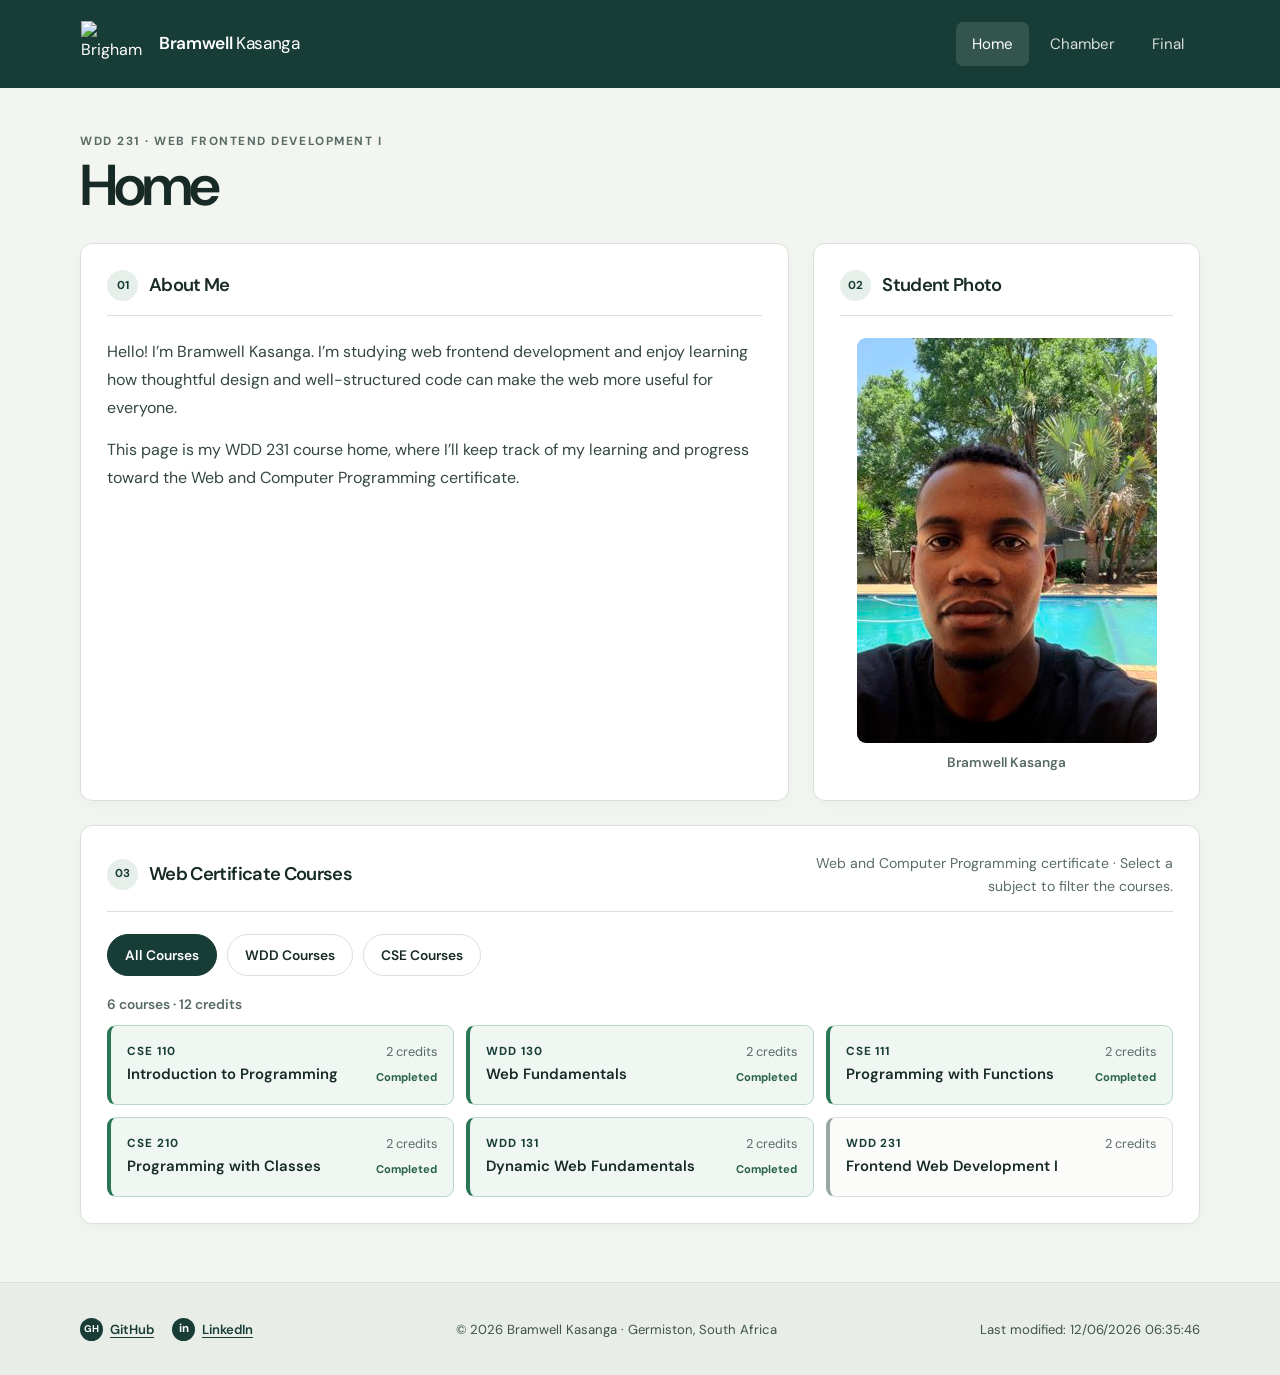
==== index.html @ 59eb441c "Build WDD 231 course home page Co-authored-by: Copilot <223556219+Copilot@users.noreply.github.com>" ====
<!doctype html>
<html lang="en">
  <head>
    <meta charset="utf-8" />
    <meta name="viewport" content="width=device-width, initial-scale=1" />
    <meta
      name="description"
      content="Bramwell Kasanga's WDD 231 course home page, featuring an introduction and Web and Computer Programming certificate courses."
    />
    <meta name="author" content="Bramwell Kasanga" />
    <meta name="theme-color" content="#183c36" />
    <title>Home | Bramwell Kasanga | WDD 231</title>
    <link rel="preconnect" href="https://fonts.googleapis.com" />
    <link rel="preconnect" href="https://fonts.gstatic.com" crossorigin />
    <link
      href="https://fonts.googleapis.com/css2?family=DM+Sans:wght@400;500;600;700&display=swap"
      rel="stylesheet"
    />
    <link rel="stylesheet" href="styles/small.css" />
    <link rel="stylesheet" href="styles/large.css" />
    <script src="scripts/navigation.js" defer></script>
    <script src="scripts/date.js" defer></script>
    <script src="scripts/courses.js" defer></script>
  </head>
  <body>
    <header class="site-header">
      <div class="header-inner">
        <a class="identity" href="index.html" aria-label="WDD 231 home">
          <span class="logo-frame">
            <img
              class="site-logo"
              src="https://byui-cse.github.io/wdd231-ww-course/images/byui-logo.svg"
              alt="Brigham Young University-Idaho"
            />
          </span>
          <span class="student-name">Bramwell <span>Kasanga</span></span>
        </a>
        <button
          class="menu-toggle"
          type="button"
          aria-label="Open navigation menu"
          aria-controls="primary-navigation"
          aria-expanded="false"
        >
          <span></span>
          <span></span>
          <span></span>
        </button>
        <nav class="site-nav" id="primary-navigation" aria-label="Main navigation">
          <a class="nav-link current" href="index.html" aria-current="page">Home</a>
          <a class="nav-link" href="chamber/">Chamber</a>
          <a class="nav-link" href="final/">Final</a>
        </nav>
      </div>
    </header>

    <main class="page-shell">
      <div class="page-title">
        <p class="eyebrow">WDD 231 · Web Frontend Development I</p>
        <h1>Home</h1>
      </div>

      <div class="home-grid">
        <section class="panel about-panel" aria-labelledby="about-heading">
          <div class="panel-heading">
            <span class="section-index">01</span>
            <h2 id="about-heading">About Me</h2>
          </div>
          <div class="about-copy">
            <p>
              Hello! I’m Bramwell Kasanga. I’m studying web frontend development
              and enjoy learning how thoughtful design and well-structured code
              can make the web more useful for everyone.
            </p>
            <p>
              This page is my WDD 231 course home, where I’ll keep track of my
              learning and progress toward the Web and Computer Programming
              certificate.
            </p>
          </div>
        </section>

        <section class="panel photo-panel" aria-labelledby="photo-heading">
          <div class="panel-heading">
            <span class="section-index">02</span>
            <h2 id="photo-heading">Student Photo</h2>
          </div>
          <figure class="profile-figure">
            <img
              class="profile-image"
              src="images/profile-card.jpg"
              alt="Bramwell Kasanga outdoors beside a pool."
              width="720"
              height="405"
            />
            <figcaption>Bramwell Kasanga</figcaption>
          </figure>
        </section>

        <section class="panel courses-panel" aria-labelledby="courses-heading">
          <div class="panel-heading courses-heading">
            <div class="heading-label">
              <span class="section-index">03</span>
              <h2 id="courses-heading">Web Certificate Courses</h2>
            </div>
            <p class="panel-description">
              Web and Computer Programming certificate · Select a subject to filter the courses.
            </p>
          </div>
          <div class="course-filters" role="group" aria-label="Filter courses">
            <button class="filter-button selected" type="button" data-filter="ALL" aria-pressed="true">
              All Courses
            </button>
            <button class="filter-button" type="button" data-filter="WDD" aria-pressed="false">
              WDD Courses
            </button>
            <button class="filter-button" type="button" data-filter="CSE" aria-pressed="false">
              CSE Courses
            </button>
          </div>
          <p class="course-summary" id="course-summary" aria-live="polite"></p>
          <div class="course-list" id="course-list" aria-live="polite"></div>
          <noscript>
            <p class="noscript-message">
              Enable JavaScript to view and filter the certificate course list.
            </p>
          </noscript>
        </section>
      </div>
    </main>

    <footer class="site-footer">
      <div class="footer-inner">
        <div class="social-links" aria-label="Social media">
          <a
            class="social-link"
            href="https://github.com/bramwellkasanga/wdd231"
            aria-label="Bramwell Kasanga on GitHub"
            target="_blank"
            rel="noopener noreferrer"
          >
            <span class="social-mark github-mark" aria-hidden="true">GH</span>
            <span>GitHub</span>
          </a>
          <a
            class="social-link"
            href="https://www.linkedin.com/in/bramwell-kasanga"
            aria-label="Bramwell Kasanga on LinkedIn"
            target="_blank"
            rel="noopener noreferrer"
          >
            <span class="social-mark linkedin-mark" aria-hidden="true">in</span>
            <span>LinkedIn</span>
          </a>
        </div>
        <p class="copyright">
          &copy; <span id="currentyear"></span> Bramwell Kasanga
          <span class="footer-location">· Germiston, South Africa</span>
        </p>
        <p class="modified">Last modified: <span id="lastModified"></span></p>
      </div>
    </footer>
  </body>
</html>
---- styles/small.css ----
:root {
  font-family: "DM Sans", sans-serif;
  color: #172a26;
  background: #f3f5f1;
  font-synthesis: none;
  text-rendering: optimizeLegibility;
  --ink: #172a26;
  --muted: #596b65;
  --green: #183c36;
  --green-light: #e7efeb;
  --lime: #d7ed9b;
  --line: #d9e1dc;
  --white: #fff;
}

* {
  box-sizing: border-box;
}

body {
  min-width: 320px;
  margin: 0;
  font-size: 1rem;
  line-height: 1.6;
}

a {
  color: inherit;
}

button {
  font: inherit;
}

.site-header {
  background: var(--green);
  color: var(--white);
}

.header-inner {
  position: relative;
  display: flex;
  width: min(1120px, calc(100% - 36px));
  min-height: 78px;
  align-items: center;
  justify-content: space-between;
  margin-inline: auto;
}

.identity {
  display: inline-flex;
  min-width: 0;
  align-items: center;
  gap: 12px;
  color: inherit;
  text-decoration: none;
}

.logo-frame {
  display: grid;
  width: 52px;
  height: 42px;
  flex: 0 0 auto;
  place-items: center;
  overflow: hidden;
}

.site-logo {
  display: block;
  width: 51px;
  height: 38px;
  object-fit: contain;
}

.student-name {
  font-size: 1rem;
  font-weight: 600;
  letter-spacing: -0.02em;
}

.student-name span {
  font-weight: 400;
}

.menu-toggle {
  display: grid;
  width: 44px;
  height: 44px;
  align-content: center;
  justify-items: center;
  gap: 5px;
  border: 1px solid rgb(255 255 255 / 28%);
  border-radius: 8px;
  background: transparent;
  color: inherit;
  cursor: pointer;
}

.menu-toggle span {
  display: block;
  width: 19px;
  height: 2px;
  border-radius: 2px;
  background: currentColor;
}

.menu-toggle:hover,
.menu-toggle:focus-visible {
  background: rgb(255 255 255 / 12%);
}

.site-nav {
  position: absolute;
  z-index: 2;
  top: calc(100% - 1px);
  right: 0;
  left: 0;
  display: none;
  padding: 8px 12px 14px;
  border: 1px solid rgb(255 255 255 / 15%);
  border-top: 0;
  border-radius: 0 0 12px 12px;
  background: var(--green);
}

.site-nav.is-open {
  display: grid;
}

.nav-link {
  padding: 10px 12px;
  border-radius: 7px;
  color: rgb(255 255 255 / 83%);
  font-size: 0.94rem;
  text-decoration: none;
  transition: background-color 140ms ease, color 140ms ease;
}

.nav-link:hover,
.nav-link:focus-visible,
.nav-link.current {
  background: rgb(255 255 255 / 12%);
  color: var(--white);
}

.page-shell {
  width: min(1120px, calc(100% - 36px));
  margin-inline: auto;
}

.page-title {
  padding: 34px 0 22px;
}

.eyebrow {
  margin: 0 0 3px;
  color: var(--muted);
  font-size: 0.74rem;
  font-weight: 700;
  letter-spacing: 0.13em;
  text-transform: uppercase;
}

h1,
h2,
p {
  margin-top: 0;
}

h1 {
  margin-bottom: 0;
  font-size: clamp(2.35rem, 11vw, 3.25rem);
  font-weight: 600;
  letter-spacing: -0.07em;
  line-height: 1.1;
}

.home-grid {
  display: grid;
  grid-template-columns: minmax(0, 1fr);
  gap: 18px;
  padding-bottom: 44px;
}

.panel {
  min-width: 0;
  padding: 22px;
  border: 1px solid var(--line);
  border-radius: 12px;
  background: var(--white);
  box-shadow: 0 5px 18px rgb(23 42 38 / 3%);
}

.panel-heading {
  display: flex;
  align-items: center;
  gap: 11px;
  padding-bottom: 14px;
  border-bottom: 1px solid var(--line);
}

.section-index {
  display: grid;
  width: 31px;
  height: 31px;
  flex: 0 0 auto;
  place-items: center;
  border-radius: 50%;
  background: var(--green-light);
  color: var(--green);
  font-size: 0.72rem;
  font-weight: 700;
}

h2 {
  margin-bottom: 0;
  font-size: 1.15rem;
  font-weight: 600;
  letter-spacing: -0.035em;
  line-height: 1.35;
}

.about-copy {
  padding-top: 18px;
}

.about-copy p {
  margin-bottom: 14px;
  color: #344740;
  font-size: 0.94rem;
}

.about-copy p:last-child {
  margin-bottom: 0;
}

.profile-figure {
  display: grid;
  justify-items: center;
  margin: 18px 0 0;
}

.profile-image {
  display: block;
  width: min(100%, 300px);
  aspect-ratio: 1;
  border-radius: 9px;
  background: #e7efeb;
  object-fit: cover;
  object-position: center 42%;
}

.profile-figure figcaption {
  margin-top: 9px;
  color: var(--muted);
  font-size: 0.85rem;
  font-weight: 600;
}

.courses-panel {
  padding: 22px 18px;
}

.courses-heading {
  display: block;
}

.heading-label {
  display: flex;
  align-items: center;
  gap: 11px;
}

.panel-description {
  margin: 12px 0 0;
  color: var(--muted);
  font-size: 0.88rem;
}

.course-filters {
  display: flex;
  flex-wrap: wrap;
  gap: 8px;
  padding-top: 18px;
}

.filter-button {
  min-height: 40px;
  padding: 7px 13px;
  border: 1px solid var(--line);
  border-radius: 999px;
  background: var(--white);
  color: var(--ink);
  cursor: pointer;
  font-size: 0.82rem;
  font-weight: 600;
  transition: background-color 140ms ease, border-color 140ms ease, color 140ms ease;
}

.filter-button:hover,
.filter-button:focus-visible {
  border-color: var(--green);
}

.filter-button.selected {
  border-color: var(--green);
  background: var(--green);
  color: var(--white);
}

.course-summary {
  margin: 17px 0 10px;
  color: var(--muted);
  font-size: 0.86rem;
  font-weight: 600;
}

.course-list {
  display: grid;
  grid-template-columns: minmax(0, 1fr);
  gap: 10px;
}

.course-card {
  display: flex;
  min-width: 0;
  align-items: flex-start;
  justify-content: space-between;
  gap: 12px;
  padding: 14px;
  border: 1px solid var(--line);
  border-left: 4px solid #9aa8a2;
  border-radius: 9px;
  background: #fbfcfa;
}

.course-card.completed {
  border-color: #b7d8c8;
  border-left-color: #2b7655;
  background: #f0f7f2;
}

.course-name {
  min-width: 0;
}

.course-code {
  display: block;
  margin-bottom: 3px;
  color: var(--green);
  font-size: 0.73rem;
  font-weight: 700;
  letter-spacing: 0.08em;
  text-transform: uppercase;
}

.course-name h3 {
  margin: 0;
  font-size: 0.93rem;
  font-weight: 600;
  line-height: 1.4;
  overflow-wrap: anywhere;
}

.course-meta {
  flex: 0 0 auto;
  text-align: right;
}

.course-credits {
  display: block;
  color: var(--muted);
  font-size: 0.8rem;
  white-space: nowrap;
}

.completion-label {
  display: inline-block;
  margin-top: 5px;
  color: #286346;
  font-size: 0.7rem;
  font-weight: 700;
}

.noscript-message {
  margin: 16px 0 0;
  color: #793e22;
}

.site-footer {
  border-top: 1px solid var(--line);
  background: #e8ede8;
}

.footer-inner {
  display: grid;
  width: min(1120px, calc(100% - 36px));
  gap: 12px;
  margin-inline: auto;
  padding-block: 22px;
  color: #3f534b;
  font-size: 0.82rem;
}

.social-links {
  display: flex;
  flex-wrap: wrap;
  gap: 18px;
}

.social-link {
  display: inline-flex;
  align-items: center;
  gap: 7px;
  color: var(--green);
  font-weight: 600;
  text-decoration-thickness: 1px;
  text-underline-offset: 3px;
}

.social-link:hover {
  color: #286c4d;
}

.social-mark {
  display: inline-grid;
  width: 23px;
  height: 23px;
  place-items: center;
  border-radius: 50%;
  background: var(--green);
  color: var(--white);
  font-size: 0.61rem;
  font-weight: 700;
  line-height: 1;
}

.linkedin-mark {
  font-size: 0.72rem;
}

.copyright,
.modified {
  margin: 0;
  overflow-wrap: anywhere;
}

:focus-visible {
  outline: 3px solid #d66b3d;
  outline-offset: 3px;
}

@media (prefers-reduced-motion: reduce) {
  *,
  *::before,
  *::after {
    scroll-behavior: auto !important;
    transition-duration: 0.01ms !important;
  }
}
---- styles/large.css ----
@media (min-width: 700px) {
  .header-inner,
  .page-shell,
  .footer-inner {
    width: min(1120px, calc(100% - 64px));
  }

  .header-inner {
    min-height: 88px;
  }

  .identity {
    gap: 15px;
  }

  .logo-frame {
    width: 64px;
    height: 48px;
  }

  .site-logo {
    width: 62px;
    height: 46px;
  }

  .student-name {
    font-size: 1.08rem;
  }

  .menu-toggle {
    display: none;
  }

  .site-nav,
  .site-nav.is-open {
    position: static;
    display: flex;
    align-items: center;
    gap: 5px;
    padding: 0;
    border: 0;
    border-radius: 0;
    background: transparent;
  }

  .nav-link {
    padding: 10px 16px;
  }

  .page-title {
    padding: 44px 0 26px;
  }

  h1 {
    font-size: 3.6rem;
  }

  .home-grid {
    grid-template-columns: minmax(0, 1.5fr) minmax(260px, 0.85fr);
    gap: 22px;
    padding-bottom: 58px;
  }

  .panel {
    padding: 26px;
  }

  .about-panel {
    min-height: 285px;
  }

  .about-copy {
    max-width: 660px;
    padding-top: 22px;
  }

  .about-copy p {
    font-size: 1rem;
    line-height: 1.75;
  }

  .photo-panel {
    grid-column: 2;
    grid-row: 1;
  }

  .profile-figure {
    margin-top: 22px;
  }

  .profile-image {
    width: 100%;
    max-width: 300px;
  }

  .courses-panel {
    grid-column: 1 / -1;
    padding: 26px;
  }

  .courses-heading {
    display: flex;
    align-items: center;
    justify-content: space-between;
    gap: 20px;
  }

  .panel-description {
    max-width: 400px;
    margin: 0;
    text-align: right;
  }

  .course-filters {
    gap: 10px;
    padding-top: 22px;
  }

  .filter-button {
    min-height: 42px;
    padding-inline: 17px;
    font-size: 0.86rem;
  }

  .course-list {
    grid-template-columns: repeat(2, minmax(0, 1fr));
    gap: 12px;
  }

  .course-card {
    padding: 16px;
  }

  .footer-inner {
    min-height: 92px;
    grid-template-columns: auto 1fr auto;
    align-items: center;
    gap: 24px;
    padding-block: 20px;
  }

  .copyright {
    text-align: center;
  }

  .modified {
    text-align: right;
  }
}

@media (min-width: 1000px) {
  .home-grid {
    grid-template-columns: minmax(0, 1.65fr) minmax(300px, 0.9fr);
    gap: 24px;
  }

  .course-list {
    grid-template-columns: repeat(3, minmax(0, 1fr));
  }
}
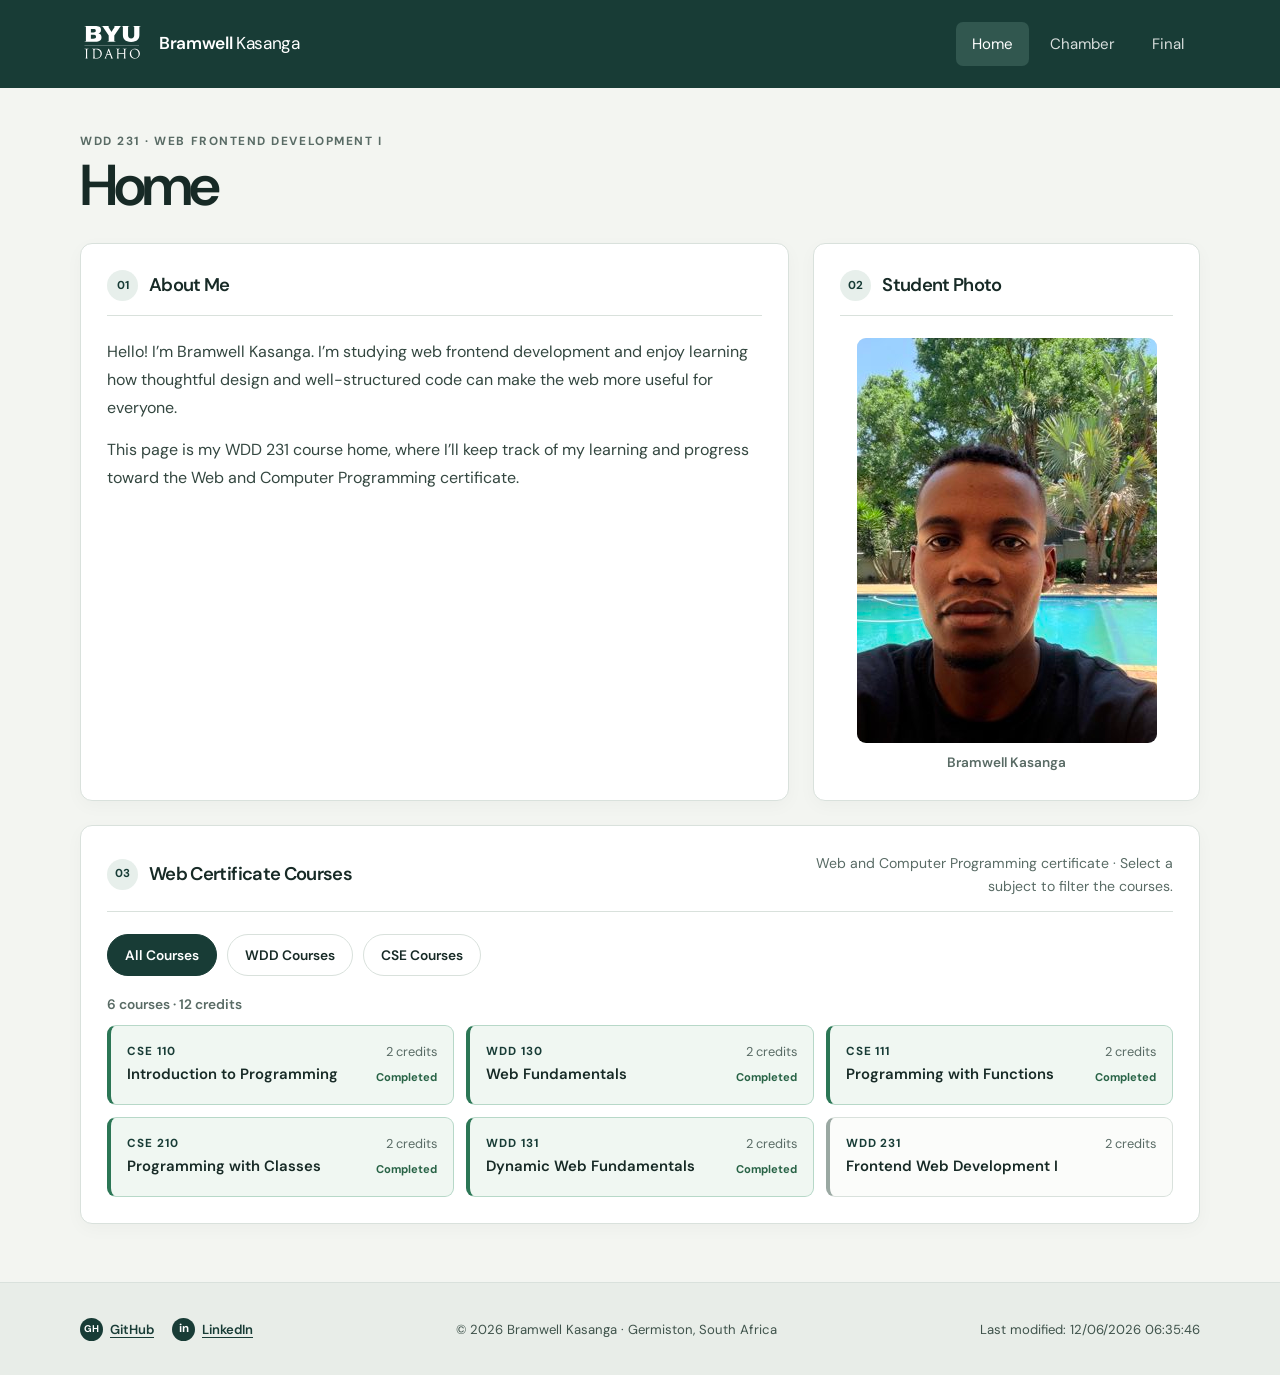
==== commit 42248aea: "Resolve homepage audit findings Co-authored-by: Copilot <223556219+Copilot@users.noreply.github.com>" ====
--- a/index.html
+++ b/index.html
@@ -1,23 +1,23 @@
 <!doctype html>
 <html lang="en">
   <head>
-    <meta charset="utf-8" />
-    <meta name="viewport" content="width=device-width, initial-scale=1" />
+    <meta charset="utf-8">
+    <meta name="viewport" content="width=device-width, initial-scale=1">
     <meta
       name="description"
       content="Bramwell Kasanga's WDD 231 course home page, featuring an introduction and Web and Computer Programming certificate courses."
-    />
-    <meta name="author" content="Bramwell Kasanga" />
-    <meta name="theme-color" content="#183c36" />
+    >
+    <meta name="author" content="Bramwell Kasanga">
+    <meta name="theme-color" content="#183c36">
     <title>Home | Bramwell Kasanga | WDD 231</title>
-    <link rel="preconnect" href="https://fonts.googleapis.com" />
-    <link rel="preconnect" href="https://fonts.gstatic.com" crossorigin />
+    <link rel="preconnect" href="https://fonts.googleapis.com">
+    <link rel="preconnect" href="https://fonts.gstatic.com" crossorigin>
     <link
       href="https://fonts.googleapis.com/css2?family=DM+Sans:wght@400;500;600;700&display=swap"
       rel="stylesheet"
-    />
-    <link rel="stylesheet" href="styles/small.css" />
-    <link rel="stylesheet" href="styles/large.css" />
+    >
+    <link rel="stylesheet" href="styles/small.css">
+    <link rel="stylesheet" href="styles/large.css">
     <script src="scripts/navigation.js" defer></script>
     <script src="scripts/date.js" defer></script>
     <script src="scripts/courses.js" defer></script>
@@ -29,9 +29,9 @@
           <span class="logo-frame">
             <img
               class="site-logo"
-              src="https://byui-cse.github.io/wdd231-ww-course/images/byui-logo.svg"
+              src="images/byui-logo.svg"
               alt="Brigham Young University-Idaho"
-            />
+            >
           </span>
           <span class="student-name">Bramwell <span>Kasanga</span></span>
         </a>
@@ -92,7 +92,7 @@
               alt="Bramwell Kasanga outdoors beside a pool."
               width="720"
               height="405"
-            />
+            >
             <figcaption>Bramwell Kasanga</figcaption>
           </figure>
         </section>
@@ -131,7 +131,7 @@
 
     <footer class="site-footer">
       <div class="footer-inner">
-        <div class="social-links" aria-label="Social media">
+        <div class="social-links" role="group" aria-label="Social media">
           <a
             class="social-link"
             href="https://github.com/bramwellkasanga/wdd231"
--- a/styles/small.css
+++ b/styles/small.css
@@ -139,7 +139,7 @@
 .nav-link:hover,
 .nav-link:focus-visible,
 .nav-link.current {
-  background: rgb(255 255 255 / 12%);
+  background: #31574f;
   color: var(--white);
 }
 
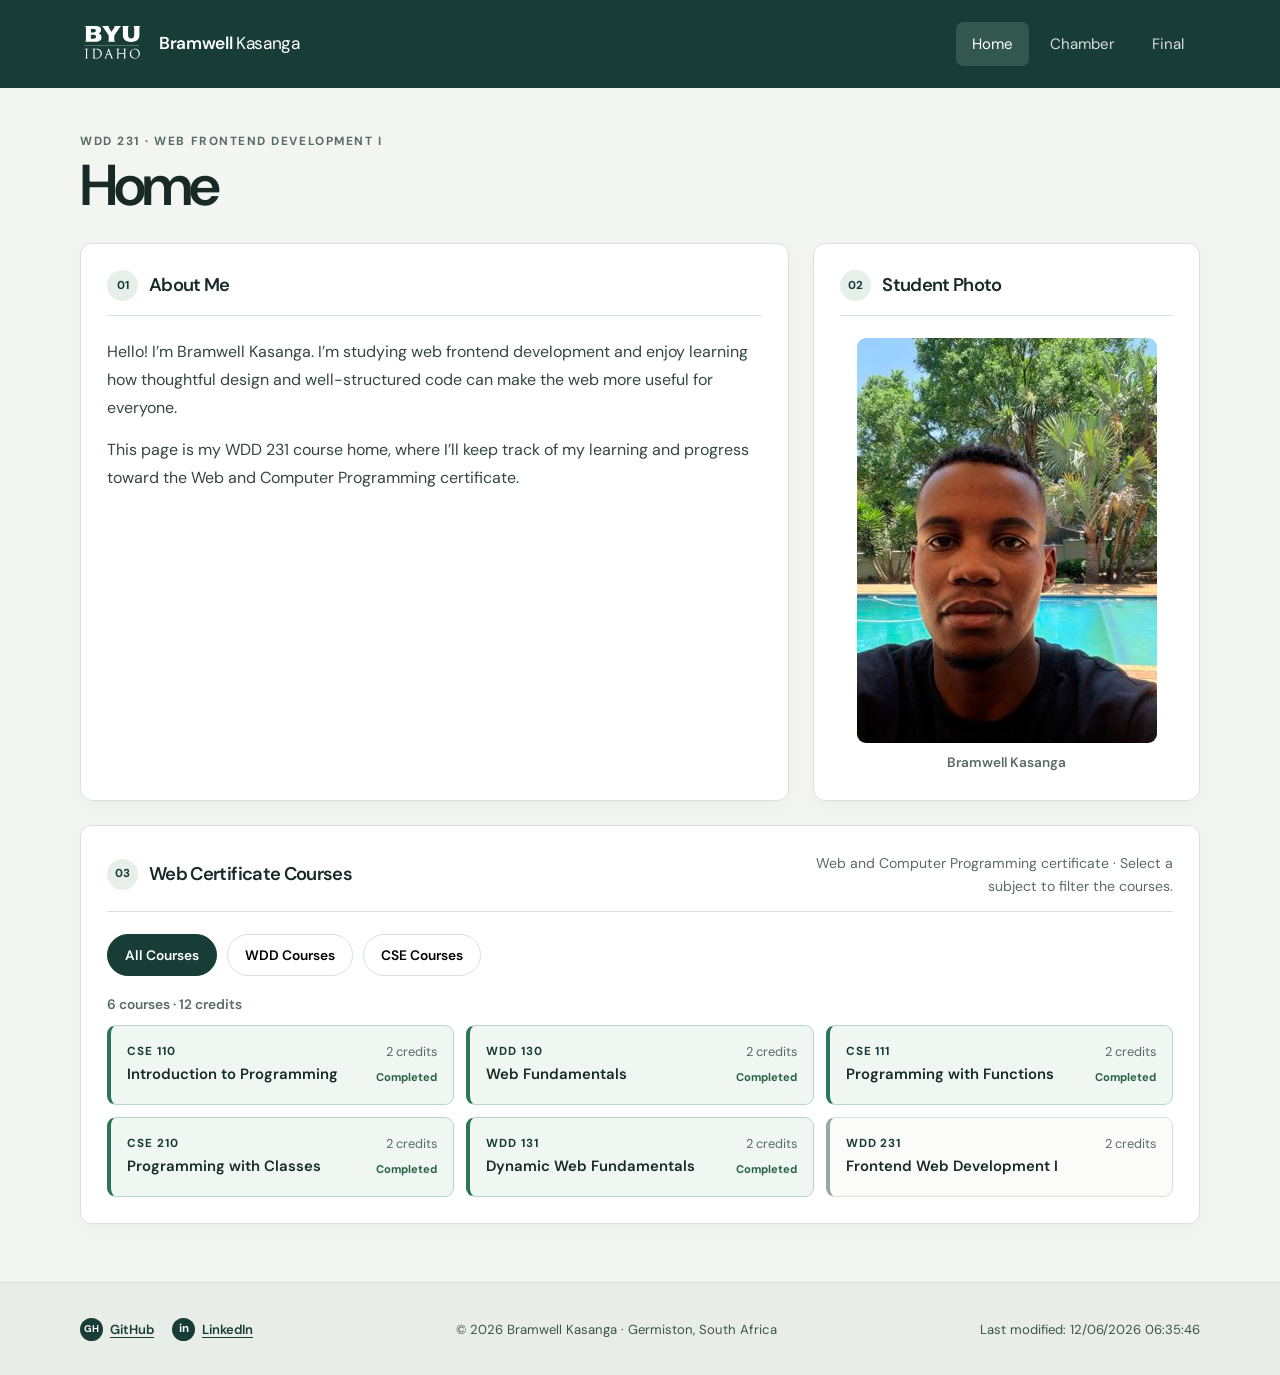
==== commit f03dc767: "commit" ====
--- a/index.html
+++ b/index.html
@@ -7,8 +7,19 @@
       name="description"
       content="Bramwell Kasanga's WDD 231 course home page, featuring an introduction and Web and Computer Programming certificate courses."
     >
+    <meta property="og:title" content="Home | Bramwell Kasanga | WDD 231">
+    <meta
+      property="og:description"
+      content="Bramwell Kasanga's WDD 231 course home page, featuring an introduction and Web and Computer Programming certificate courses."
+    >
+    <meta
+      property="og:image"
+      content="https://bramwellkasanga.github.io/wdd231/images/profile-card.jpg"
+    >
+    <meta property="og:url" content="https://bramwellkasanga.github.io/wdd231/">
     <meta name="author" content="Bramwell Kasanga">
     <meta name="theme-color" content="#183c36">
+    <link rel="icon" href="favicon.ico">
     <title>Home | Bramwell Kasanga | WDD 231</title>
     <link rel="preconnect" href="https://fonts.googleapis.com">
     <link rel="preconnect" href="https://fonts.gstatic.com" crossorigin>
@@ -48,7 +59,7 @@
         </button>
         <nav class="site-nav" id="primary-navigation" aria-label="Main navigation">
           <a class="nav-link current" href="index.html" aria-current="page">Home</a>
-          <a class="nav-link" href="chamber/">Chamber</a>
+          <a class="nav-link" href="chamber/directory.html">Chamber</a>
           <a class="nav-link" href="final/">Final</a>
         </nav>
       </div>
--- a/styles/small.css
+++ b/styles/small.css
@@ -4,13 +4,6 @@
   background: #f3f5f1;
   font-synthesis: none;
   text-rendering: optimizeLegibility;
-  --ink: #172a26;
-  --muted: #596b65;
-  --green: #183c36;
-  --green-light: #e7efeb;
-  --lime: #d7ed9b;
-  --line: #d9e1dc;
-  --white: #fff;
 }
 
 * {
@@ -19,62 +12,119 @@
 
 body {
   min-width: 320px;
-  margin: 0;
   font-size: 1rem;
   line-height: 1.6;
 }
 
-a {
-  color: inherit;
+:is(body, .course-name h3, .copyright, .modified) {
+  margin: 0;
+}
+
+:is(h1, h2, .about-copy p:last-child) {
+  margin-bottom: 0;
+}
+
+:is(.identity, .panel, .course-card, .course-name) {
+  min-width: 0;
+}
+
+:is(.identity, .course-card, .footer-inner) {
+  gap: 12px;
+}
+
+:is(.course-code, .course-credits) {
+  display: block;
+}
+
+:is(.header-inner, .page-shell, .footer-inner) {
+  width: min(1120px, calc(100% - 36px));
+  margin-inline: auto;
 }
 
 button {
   font: inherit;
 }
 
-.site-header {
-  background: var(--green);
-  color: var(--white);
+:is(.header-inner, .panel-heading, .heading-label, .course-filters, .course-card, .social-links) {
+  display: flex;
+}
+
+:is(.logo-frame, .menu-toggle, .section-index, .profile-figure, .course-list, .footer-inner) {
+  display: grid;
+}
+
+:is(.header-inner, .identity, .panel-heading, .heading-label, .social-link) {
+  align-items: center;
+}
+
+:is(.eyebrow, .profile-figure figcaption, .panel-description, .course-summary, .course-credits) {
+  color: #596b65;
+}
+
+:is(.student-name, h2, .profile-figure figcaption, .filter-button, .course-summary, .course-name h3, .social-link) {
+  font-weight: 600;
+}
+
+:is(.eyebrow, .section-index, .course-code, .completion-label, .social-mark) {
+  font-weight: 700;
+}
+
+:is(.site-header, .identity, .menu-toggle, .nav-link:hover, .nav-link:focus-visible, .nav-link.current, .filter-button.selected, .social-mark) {
+  color: #ffffff;
+}
+
+:is(.site-header, .site-nav, .filter-button.selected, .social-mark) {
+  background: #183c36;
+}
+
+:is(.panel, .filter-button, .course-card) {
+  border: 1px solid #d9e1dc;
+}
+
+:is(.section-index, .course-code, .social-link) {
+  color: #183c36;
+}
+
+:is(.logo-frame, .section-index, .course-meta) {
+  flex: 0 0 auto;
+}
+
+:is(.logo-frame, .section-index, .social-mark) {
+  place-items: center;
+}
+
+:is(.section-index, .social-mark) {
+  border-radius: 50%;
+}
+
+:is(.panel-heading, .heading-label) {
+  gap: 11px;
 }
 
 .header-inner {
   position: relative;
-  display: flex;
-  width: min(1120px, calc(100% - 36px));
   min-height: 78px;
-  align-items: center;
   justify-content: space-between;
-  margin-inline: auto;
 }
 
 .identity {
   display: inline-flex;
-  min-width: 0;
-  align-items: center;
-  gap: 12px;
-  color: inherit;
   text-decoration: none;
 }
 
 .logo-frame {
-  display: grid;
   width: 52px;
   height: 42px;
-  flex: 0 0 auto;
-  place-items: center;
   overflow: hidden;
 }
 
 .site-logo {
-  display: block;
   width: 51px;
   height: 38px;
   object-fit: contain;
 }
 
 .student-name {
-  font-size: 1rem;
-  font-weight: 600;
   letter-spacing: -0.02em;
 }
 
@@ -83,30 +133,26 @@
 }
 
 .menu-toggle {
-  display: grid;
   width: 44px;
   height: 44px;
   align-content: center;
   justify-items: center;
   gap: 5px;
-  border: 1px solid rgb(255 255 255 / 28%);
+  border: 1px solid #ffffff47;
   border-radius: 8px;
-  background: transparent;
-  color: inherit;
+  background: #0000;
   cursor: pointer;
 }
 
 .menu-toggle span {
-  display: block;
   width: 19px;
   height: 2px;
   border-radius: 2px;
-  background: currentColor;
-}
-
-.menu-toggle:hover,
-.menu-toggle:focus-visible {
-  background: rgb(255 255 255 / 12%);
+  background: #ffffff;
+}
+
+:is(.menu-toggle:hover, .menu-toggle:focus-visible) {
+  background: #ffffff1f;
 }
 
 .site-nav {
@@ -117,10 +163,9 @@
   left: 0;
   display: none;
   padding: 8px 12px 14px;
-  border: 1px solid rgb(255 255 255 / 15%);
+  border: 1px solid #ffffff26;
   border-top: 0;
   border-radius: 0 0 12px 12px;
-  background: var(--green);
 }
 
 .site-nav.is-open {
@@ -130,22 +175,14 @@
 .nav-link {
   padding: 10px 12px;
   border-radius: 7px;
-  color: rgb(255 255 255 / 83%);
+  color: #ffffffd4;
   font-size: 0.94rem;
   text-decoration: none;
   transition: background-color 140ms ease, color 140ms ease;
 }
 
-.nav-link:hover,
-.nav-link:focus-visible,
-.nav-link.current {
+:is(.nav-link:hover, .nav-link:focus-visible, .nav-link.current) {
   background: #31574f;
-  color: var(--white);
-}
-
-.page-shell {
-  width: min(1120px, calc(100% - 36px));
-  margin-inline: auto;
 }
 
 .page-title {
@@ -154,21 +191,16 @@
 
 .eyebrow {
   margin: 0 0 3px;
-  color: var(--muted);
   font-size: 0.74rem;
-  font-weight: 700;
   letter-spacing: 0.13em;
   text-transform: uppercase;
 }
 
-h1,
-h2,
-p {
+:is(h1, h2, p) {
   margin-top: 0;
 }
 
 h1 {
-  margin-bottom: 0;
   font-size: clamp(2.35rem, 11vw, 3.25rem);
   font-weight: 600;
   letter-spacing: -0.07em;
@@ -183,39 +215,26 @@
 }
 
 .panel {
-  min-width: 0;
   padding: 22px;
-  border: 1px solid var(--line);
   border-radius: 12px;
-  background: var(--white);
-  box-shadow: 0 5px 18px rgb(23 42 38 / 3%);
+  background: #ffffff;
+  box-shadow: 0 5px 18px #172a2608;
 }
 
 .panel-heading {
-  display: flex;
-  align-items: center;
-  gap: 11px;
   padding-bottom: 14px;
-  border-bottom: 1px solid var(--line);
+  border-bottom: 1px solid #d9e1dc;
 }
 
 .section-index {
-  display: grid;
   width: 31px;
   height: 31px;
-  flex: 0 0 auto;
-  place-items: center;
-  border-radius: 50%;
-  background: var(--green-light);
-  color: var(--green);
+  background: #e7efeb;
   font-size: 0.72rem;
-  font-weight: 700;
 }
 
 h2 {
-  margin-bottom: 0;
   font-size: 1.15rem;
-  font-weight: 600;
   letter-spacing: -0.035em;
   line-height: 1.35;
 }
@@ -230,31 +249,22 @@
   font-size: 0.94rem;
 }
 
-.about-copy p:last-child {
-  margin-bottom: 0;
-}
-
 .profile-figure {
-  display: grid;
   justify-items: center;
   margin: 18px 0 0;
 }
 
 .profile-image {
-  display: block;
   width: min(100%, 300px);
   aspect-ratio: 1;
   border-radius: 9px;
-  background: #e7efeb;
   object-fit: cover;
   object-position: center 42%;
 }
 
 .profile-figure figcaption {
   margin-top: 9px;
-  color: var(--muted);
   font-size: 0.85rem;
-  font-weight: 600;
 }
 
 .courses-panel {
@@ -265,20 +275,12 @@
   display: block;
 }
 
-.heading-label {
-  display: flex;
-  align-items: center;
-  gap: 11px;
-}
-
 .panel-description {
   margin: 12px 0 0;
-  color: var(--muted);
   font-size: 0.88rem;
 }
 
 .course-filters {
-  display: flex;
   flex-wrap: wrap;
   gap: 8px;
   padding-top: 18px;
@@ -287,48 +289,35 @@
 .filter-button {
   min-height: 40px;
   padding: 7px 13px;
-  border: 1px solid var(--line);
   border-radius: 999px;
-  background: var(--white);
-  color: var(--ink);
+  background: #ffffff;
   cursor: pointer;
   font-size: 0.82rem;
-  font-weight: 600;
   transition: background-color 140ms ease, border-color 140ms ease, color 140ms ease;
 }
 
-.filter-button:hover,
-.filter-button:focus-visible {
-  border-color: var(--green);
+:is(.filter-button:hover, .filter-button:focus-visible, .filter-button.selected) {
+  border-color: #183c36;
 }
 
 .filter-button.selected {
-  border-color: var(--green);
-  background: var(--green);
-  color: var(--white);
+  background: #183c36;
 }
 
 .course-summary {
   margin: 17px 0 10px;
-  color: var(--muted);
   font-size: 0.86rem;
-  font-weight: 600;
 }
 
 .course-list {
-  display: grid;
   grid-template-columns: minmax(0, 1fr);
   gap: 10px;
 }
 
 .course-card {
-  display: flex;
-  min-width: 0;
   align-items: flex-start;
   justify-content: space-between;
-  gap: 12px;
   padding: 14px;
-  border: 1px solid var(--line);
   border-left: 4px solid #9aa8a2;
   border-radius: 9px;
   background: #fbfcfa;
@@ -340,36 +329,24 @@
   background: #f0f7f2;
 }
 
-.course-name {
-  min-width: 0;
-}
-
 .course-code {
-  display: block;
   margin-bottom: 3px;
-  color: var(--green);
   font-size: 0.73rem;
-  font-weight: 700;
   letter-spacing: 0.08em;
   text-transform: uppercase;
 }
 
 .course-name h3 {
-  margin: 0;
   font-size: 0.93rem;
-  font-weight: 600;
   line-height: 1.4;
   overflow-wrap: anywhere;
 }
 
 .course-meta {
-  flex: 0 0 auto;
   text-align: right;
 }
 
 .course-credits {
-  display: block;
-  color: var(--muted);
   font-size: 0.8rem;
   white-space: nowrap;
 }
@@ -379,7 +356,6 @@
   margin-top: 5px;
   color: #286346;
   font-size: 0.7rem;
-  font-weight: 700;
 }
 
 .noscript-message {
@@ -388,32 +364,24 @@
 }
 
 .site-footer {
-  border-top: 1px solid var(--line);
+  border-top: 1px solid #d9e1dc;
   background: #e8ede8;
 }
 
 .footer-inner {
-  display: grid;
-  width: min(1120px, calc(100% - 36px));
-  gap: 12px;
-  margin-inline: auto;
   padding-block: 22px;
   color: #3f534b;
   font-size: 0.82rem;
 }
 
 .social-links {
-  display: flex;
   flex-wrap: wrap;
   gap: 18px;
 }
 
 .social-link {
   display: inline-flex;
-  align-items: center;
   gap: 7px;
-  color: var(--green);
-  font-weight: 600;
   text-decoration-thickness: 1px;
   text-underline-offset: 3px;
 }
@@ -426,12 +394,7 @@
   display: inline-grid;
   width: 23px;
   height: 23px;
-  place-items: center;
-  border-radius: 50%;
-  background: var(--green);
-  color: var(--white);
   font-size: 0.61rem;
-  font-weight: 700;
   line-height: 1;
 }
 
@@ -439,9 +402,7 @@
   font-size: 0.72rem;
 }
 
-.copyright,
-.modified {
-  margin: 0;
+:is(.copyright, .modified) {
   overflow-wrap: anywhere;
 }
 
--- a/styles/large.css
+++ b/styles/large.css
@@ -1,7 +1,5 @@
 @media (min-width: 700px) {
-  .header-inner,
-  .page-shell,
-  .footer-inner {
+  :is(.header-inner, .page-shell, .footer-inner) {
     width: min(1120px, calc(100% - 64px));
   }
 
@@ -31,16 +29,18 @@
     display: none;
   }
 
-  .site-nav,
-  .site-nav.is-open {
+  :is(.site-nav, .site-nav.is-open) {
     position: static;
     display: flex;
-    align-items: center;
     gap: 5px;
     padding: 0;
     border: 0;
     border-radius: 0;
-    background: transparent;
+    background: #0000;
+  }
+
+  :is(.site-nav, .site-nav.is-open, .courses-heading, .footer-inner) {
+    align-items: center;
   }
 
   .nav-link {
@@ -61,7 +61,7 @@
     padding-bottom: 58px;
   }
 
-  .panel {
+  :is(.panel, .courses-panel) {
     padding: 26px;
   }
 
@@ -95,12 +95,10 @@
 
   .courses-panel {
     grid-column: 1 / -1;
-    padding: 26px;
   }
 
   .courses-heading {
     display: flex;
-    align-items: center;
     justify-content: space-between;
     gap: 20px;
   }
@@ -134,7 +132,6 @@
   .footer-inner {
     min-height: 92px;
     grid-template-columns: auto 1fr auto;
-    align-items: center;
     gap: 24px;
     padding-block: 20px;
   }
